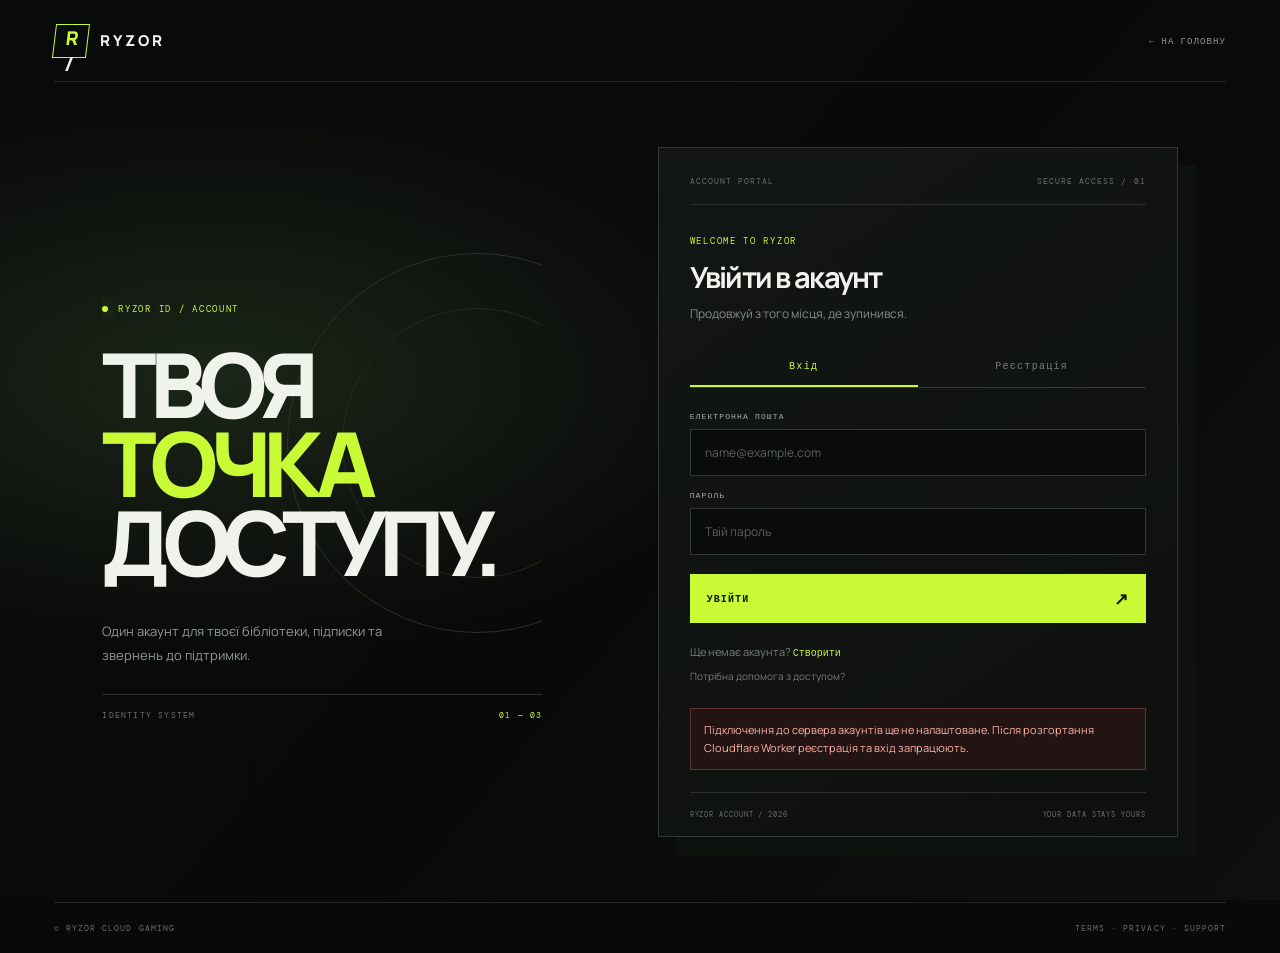
==== auth.html @ ffdfe988 "Add files via upload" ====
<!doctype html>
<html lang="uk">
<head>
  <meta charset="utf-8">
  <meta name="viewport" content="width=device-width, initial-scale=1">
  <meta name="theme-color" content="#080909">
  <meta name="referrer" content="no-referrer">
  <meta name="description" content="Створення акаунта та вхід у RYZOR Cloud Gaming.">
  <title>Акаунт — RYZOR</title>
  <link rel="stylesheet" href="auth.css">
  <script src="https://accounts.google.com/gsi/client" async defer></script>
  <script src="config.js" defer></script>
  <script src="auth.js" defer></script>
</head>
<body>
  <main class="auth-shell">
    <header class="auth-top">
      <a class="brand" href="index.html"><span class="brand-mark">R<span>/</span></span><span>RYZOR</span></a>
      <a class="back-link" href="index.html">← НА ГОЛОВНУ</a>
    </header>

    <section class="auth-layout">
      <aside class="auth-aside">
        <div class="eyebrow"><i></i> RYZOR ID / ACCOUNT</div>
        <h1>ТВОЯ<br><span>ТОЧКА</span><br>ДОСТУПУ.</h1>
        <p>Один акаунт для твоєї бібліотеки, підписки та звернень до підтримки.</p>
        <div class="aside-foot"><span>IDENTITY SYSTEM</span><b>01 — 03</b></div>
        <div class="orbit orbit-one"></div><div class="orbit orbit-two"></div>
      </aside>

      <section class="auth-card" aria-labelledby="authTitle">
        <div class="card-topline"><span>ACCOUNT PORTAL</span><span>SECURE ACCESS / 01</span></div>
        <div id="authMain">
          <div class="auth-heading">
            <div class="eyebrow">WELCOME TO RYZOR</div>
            <h2 id="authTitle">Увійти в акаунт</h2>
            <p id="authSubtitle">Продовжуй з того місця, де зупинився.</p>
          </div>

          <div class="mode-switch" role="tablist" aria-label="Тип доступу">
            <button class="mode-tab is-active" type="button" data-mode="login" role="tab" aria-selected="true">Вхід</button>
            <button class="mode-tab" type="button" data-mode="register" role="tab" aria-selected="false">Реєстрація</button>
          </div>

          <section class="auth-mode" id="loginPanel">
            <form id="loginForm" class="auth-form">
              <label class="field"><span>ЕЛЕКТРОННА ПОШТА</span><input name="email" type="email" autocomplete="email" placeholder="name@example.com" maxlength="254" required></label>
              <label class="field"><span>ПАРОЛЬ</span><input name="password" type="password" autocomplete="current-password" placeholder="Твій пароль" minlength="10" maxlength="128" required></label>
              <button class="submit-button" type="submit">УВІЙТИ <span>↗</span></button>
            </form>
            <p class="switch-note">Ще немає акаунта? <button type="button" class="inline-action" data-switch="register">Створити</button><br><a class="forgot-link" href="index.html#support">Потрібна допомога з доступом?</a></p>
          </section>

          <section class="auth-mode" id="registerPanel" hidden>
            <div id="googleStep">
              <div class="step-line"><span>01</span><div><b>Підтверди Google-акаунт</b><small>Це обов’язковий перший крок реєстрації.</small></div></div>
              <div id="googleButton" class="google-button-wrap"></div>
              <p class="fineprint">Google передає RYZOR підтверджений email та ідентифікатор акаунта. Пароль Google ми не отримуємо.</p>
            </div>
            <form id="registerForm" class="auth-form" hidden>
              <div class="verified-email"><span class="verified-dot">✓</span><div><small>GOOGLE ПІДТВЕРДЖЕНО</small><b id="verifiedEmail">—</b></div><button type="button" id="changeGoogle" class="change-link">ЗМІНИТИ</button></div>
              <div class="step-line"><span>02</span><div><b>Заповни профіль</b><small>Вкажи ім’я та створи пароль для входу.</small></div></div>
              <label class="field"><span>ПОВНЕ ІМ’Я</span><input name="fullName" type="text" autocomplete="name" placeholder="Ім’я та прізвище" minlength="2" maxlength="100" required></label>
              <label class="field"><span>ПРИДУМАЙ ПАРОЛЬ</span><input name="password" type="password" autocomplete="new-password" placeholder="Мінімум 10 символів" minlength="10" maxlength="128" required></label>
              <label class="field"><span>ПОВТОРИ ПАРОЛЬ</span><input name="passwordConfirm" type="password" autocomplete="new-password" placeholder="Введи пароль ще раз" minlength="10" maxlength="128" required></label>
              <div class="password-rule">Не використовуй пароль від Google, пошти чи інших сервісів.</div>
              <button class="submit-button" type="submit">СТВОРИТИ АКАУНТ <span>↗</span></button>
            </form>
            <p class="switch-note">Вже маєш акаунт? <button type="button" class="inline-action" data-switch="login">Увійти</button></p>
          </section>
        </div>

        <section id="accountPanel" class="account-panel" hidden>
          <div class="account-avatar" id="accountAvatar">R</div>
          <div class="eyebrow">SIGNED IN</div>
          <h2 id="accountName">Твій акаунт</h2>
          <p id="accountEmail" class="account-email"></p>
          <div class="account-meta"><span>СТАТУС</span><b>АКТИВНИЙ ПРОФІЛЬ</b></div>
          <a href="index.html" class="submit-button account-home">ПЕРЕЙТИ НА ГОЛОВНУ <span>↗</span></a>
          <button type="button" class="logout-button" id="logoutButton">ВИЙТИ З АКАУНТА</button>
        </section>

        <div class="auth-status" id="authStatus" role="status" aria-live="polite" hidden></div>
        <div class="card-bottomline"><span>RYZOR ACCOUNT / 2026</span><span>YOUR DATA STAYS YOURS</span></div>
      </section>
    </section>
    <footer class="auth-footer"><span>© RYZOR CLOUD GAMING</span><span>TERMS · PRIVACY · SUPPORT</span></footer>
  </main>
</body>
</html>
---- auth.css ----
@import url('https://fonts.googleapis.com/css2?family=DM+Mono:wght@400;500&family=Manrope:wght@400;500;600;700;800&display=swap');
:root{color-scheme:dark;--bg:#080909;--panel:#101312;--line:#29302b;--text:#f0f2ec;--muted:#89928b;--acid:#c8fa35;--red:#ff786b;--mono:'DM Mono',ui-monospace,monospace;--sans:'Manrope',Inter,Arial,sans-serif}
*{box-sizing:border-box}html,body{min-height:100%;margin:0}body{background:var(--bg);color:var(--text);font:14px var(--sans);-webkit-font-smoothing:antialiased}body:before{content:"";position:fixed;inset:0;pointer-events:none;background:radial-gradient(ellipse at 17% 42%,#1b2518 0,transparent 37%),linear-gradient(130deg,#090b0a,#080909 55%,#0d100d);z-index:-2}a{color:inherit;text-decoration:none}button,input{font:inherit}.auth-shell{max-width:1440px;min-height:100vh;margin:auto;padding:0 54px;display:flex;flex-direction:column}.auth-top{height:82px;display:flex;align-items:center;justify-content:space-between;border-bottom:1px solid #222824}.brand{display:flex;align-items:center;gap:12px;font-size:15px;font-weight:800;letter-spacing:.2em}.brand-mark{width:34px;height:34px;border:1px solid var(--acid);color:var(--acid);display:grid;place-items:center;font-size:19px;letter-spacing:-.12em;transform:skew(-7deg)}.brand-mark span{color:var(--text)}.back-link{font:9px var(--mono);letter-spacing:.12em;color:#929b93}.back-link:hover{color:var(--acid)}.auth-layout{display:grid;grid-template-columns:minmax(300px,.82fr) minmax(420px,520px);gap:clamp(45px,9vw,150px);align-items:center;justify-content:center;flex:1;padding:65px 0}.auth-aside{position:relative;overflow:hidden;min-height:485px;display:flex;flex-direction:column;justify-content:center;padding:25px 0}.eyebrow{font:9px var(--mono);letter-spacing:.19em;color:var(--acid);display:flex;align-items:center;gap:10px}.eyebrow i{width:6px;height:6px;border-radius:50%;background:var(--acid);box-shadow:0 0 14px #c8fa3580}.auth-aside h1{font-size:clamp(57px,7vw,100px);line-height:.88;letter-spacing:-.085em;margin:30px 0 24px;font-weight:800;position:relative;z-index:1}.auth-aside h1 span{color:var(--acid)}.auth-aside>p{max-width:330px;color:#909a92;line-height:1.85;font-size:13px;position:relative;z-index:1}.aside-foot{position:absolute;bottom:14px;left:0;right:0;display:flex;justify-content:space-between;color:#69736a;font:8px var(--mono);letter-spacing:.15em;border-top:1px solid #273029;padding-top:15px}.aside-foot b{color:var(--acid);font-weight:400}.orbit{position:absolute;border:1px solid #293326;border-radius:50%;pointer-events:none}.orbit-one{width:380px;height:380px;right:-125px;top:4px}.orbit-two{width:270px;height:270px;right:-70px;top:59px;border-color:#202b1e}.auth-card{background:linear-gradient(145deg,#121614,#0d100f);border:1px solid #303831;box-shadow:18px 18px 0 #0e120e;padding:28px 31px 0;max-width:520px;width:100%;justify-self:center}.card-topline,.card-bottomline{display:flex;justify-content:space-between;gap:10px;color:#657067;font:8px var(--mono);letter-spacing:.13em}.card-topline{padding-bottom:18px;border-bottom:1px solid #29302b}.auth-heading{padding:30px 0 22px}.auth-heading h2,.account-panel h2{font-size:29px;letter-spacing:-.06em;margin:10px 0 7px}.auth-heading p,.account-panel>p{font-size:12px;color:#849087;margin:0;line-height:1.7}.mode-switch{display:grid;grid-template-columns:1fr 1fr;border-bottom:1px solid #303832;margin-bottom:23px}.mode-tab{padding:13px;background:transparent;border:0;border-bottom:2px solid transparent;color:#748077;font:10px var(--mono);letter-spacing:.13em}.mode-tab.is-active{border-color:var(--acid);color:var(--acid)}.auth-form{display:grid;gap:14px}.field{display:grid;gap:8px}.field>span{font:8px var(--mono);letter-spacing:.14em;color:#a6afa7}.field input{width:100%;background:#090c0a;border:1px solid #303931;padding:14px 14px;color:var(--text);outline:none;font-size:12px;transition:border .2s}.field input:focus{border-color:var(--acid)}.field input::placeholder{color:#59635b}.submit-button{border:0;background:var(--acid);color:#11150b;min-height:49px;padding:0 17px;display:flex;align-items:center;justify-content:space-between;font:800 10px var(--mono);letter-spacing:.11em;cursor:pointer;margin-top:5px;transition:background .2s,transform .2s}.submit-button:hover{background:#d8ff70;transform:translateY(-1px)}.submit-button:disabled{opacity:.55;cursor:wait;transform:none}.submit-button span{font-size:17px}.switch-note{margin:21px 0 25px;color:#778179;font-size:11px}.inline-action,.change-link{background:none;border:0;padding:0;color:var(--acid);font:10px var(--mono);cursor:pointer}.step-line{display:flex;gap:13px;align-items:flex-start;margin:3px 0 19px}.step-line>span{width:27px;height:27px;display:grid;place-items:center;border:1px solid #4a5b3c;color:var(--acid);font:10px var(--mono);flex:none}.step-line b,.step-line small{display:block}.step-line b{font-size:12px;margin:1px 0 5px}.step-line small{font-size:10px;color:#778179;line-height:1.5}.google-button-wrap{min-height:43px;display:flex;justify-content:center;align-items:center;background:#f4f4f4;border-radius:4px;padding:4px}.google-button-wrap>div{max-width:100%}.fineprint,.password-rule{font-size:10px;line-height:1.7;color:#69746c;margin:15px 0 24px}.verified-email{display:flex;align-items:center;gap:10px;border:1px solid #354332;background:#101710;padding:11px;margin-bottom:22px}.verified-dot{width:23px;height:23px;background:#26391d;color:var(--acid);display:grid;place-items:center;border-radius:50%;font-size:12px}.verified-email>div{display:grid;gap:4px;min-width:0;flex:1}.verified-email small{font:8px var(--mono);color:var(--acid);letter-spacing:.12em}.verified-email b{font-size:11px;overflow-wrap:anywhere}.change-link{font-size:8px}.password-rule{margin:-2px 0 0}.auth-status{padding:12px 13px;margin:16px 0 22px;background:#182019;border:1px solid #405238;color:#b9d59b;font-size:11px;line-height:1.6}.auth-status.is-error{background:#211412;border-color:#61332e;color:#ffb0a7}.card-bottomline{border-top:1px solid #29302b;padding:17px 0;margin-top:22px;font-size:7px}.account-panel{padding:32px 0 4px;text-align:center}.account-avatar{width:58px;height:58px;display:grid;place-items:center;border:1px solid var(--acid);color:var(--acid);font-weight:800;font-size:22px;margin:0 auto 22px}.account-panel .eyebrow{justify-content:center}.account-panel h2{margin-top:12px}.account-email{overflow-wrap:anywhere}.account-meta{display:flex;justify-content:space-between;border-top:1px solid #2d352e;border-bottom:1px solid #2d352e;padding:14px 0;margin:25px 0;color:#758076;font:8px var(--mono);letter-spacing:.1em}.account-meta b{color:var(--acid);font-weight:400}.account-home{margin-top:0}.logout-button{border:0;background:none;color:#849087;font:9px var(--mono);letter-spacing:.12em;margin-top:19px;cursor:pointer}.logout-button:hover{color:var(--red)}.auth-footer{display:flex;justify-content:space-between;border-top:1px solid #222824;padding:20px 0;color:#657067;font:8px var(--mono);letter-spacing:.13em}
[hidden]{display:none!important}
@media(max-width:850px){.auth-shell{padding:0 26px}.auth-layout{grid-template-columns:1fr;gap:28px;padding:32px 0 48px}.auth-aside{min-height:auto;padding:20px 0 35px}.auth-aside h1{font-size:58px;margin:22px 0 14px}.auth-aside>p{margin:0;max-width:420px}.aside-foot,.orbit{display:none}.auth-card{max-width:560px;justify-self:stretch}.auth-footer{margin-top:auto}}
@media(max-width:520px){.auth-shell{padding:0 16px}.auth-top{height:67px}.brand{font-size:13px}.brand-mark{width:30px;height:30px}.back-link{font-size:8px}.auth-layout{padding:20px 0 35px}.auth-aside{padding:12px 0 20px}.auth-aside h1{font-size:49px;margin:17px 0 12px}.auth-aside>p{font-size:11px}.auth-card{padding:21px 18px 0;box-shadow:8px 8px 0 #0e120e}.auth-heading{padding:23px 0 17px}.auth-heading h2{font-size:25px}.card-topline,.card-bottomline{font-size:7px}.auth-footer{font-size:7px}.switch-note{font-size:10px}}

.forgot-link{display:inline-block;margin-top:10px;color:#737e75;font-size:10px}.forgot-link:hover{color:var(--acid)}
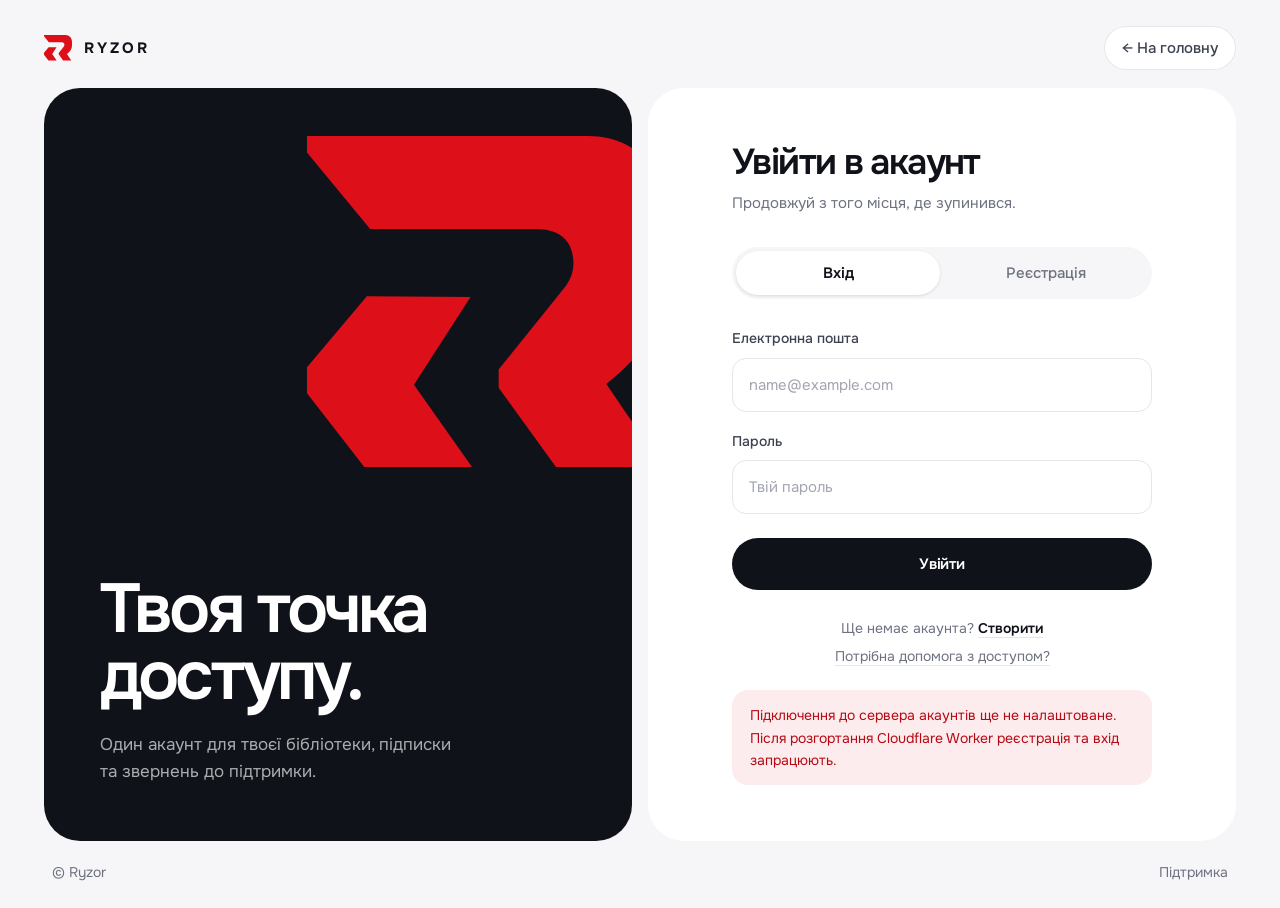
==== commit 446709d2: "Add files via upload" ====
--- a/auth.html
+++ b/auth.html
@@ -3,10 +3,14 @@
 <head>
   <meta charset="utf-8">
   <meta name="viewport" content="width=device-width, initial-scale=1">
-  <meta name="theme-color" content="#080909">
+  <meta name="theme-color" content="#f6f6f8">
   <meta name="referrer" content="no-referrer">
   <meta name="description" content="Створення акаунта та вхід у RYZOR Cloud Gaming.">
   <title>Акаунт — RYZOR</title>
+  <link rel="icon" href="assets/favicon.svg" type="image/svg+xml">
+  <link rel="icon" href="assets/favicon-32.png" sizes="32x32" type="image/png">
+  <link rel="apple-touch-icon" href="assets/apple-touch-icon.png">
+  <link rel="stylesheet" href="base.css">
   <link rel="stylesheet" href="auth.css">
   <script src="https://accounts.google.com/gsi/client" async defer></script>
   <script src="config.js" defer></script>
@@ -15,14 +19,14 @@
 <body>
   <main class="auth-shell">
     <header class="auth-top">
-      <a class="brand" href="index.html"><span class="brand-mark">R<span>/</span></span><span>RYZOR</span></a>
-      <a class="back-link" href="index.html">← НА ГОЛОВНУ</a>
+      <a class="brand" href="index.html"><svg class="logo-mark" viewBox="0 0 100 91" aria-hidden="true"><path d="M16.4 43.9 0 63.4v7.1l15.7 20.2h29.5L29.3 68.2l15.5-24.1z"/><path d="M0 0h77c14 0 23 11 23 25v13c0 11-7 21-18 30l15.5 22.7H68.2L52.5 69v-5L71 41c2-3 2.5-6 1.5-9.5-.8-3-3.5-6-9.5-6H17.3L0 4.5z"/></svg><span>RYZOR</span></a>
+      <a class="back-link" href="index.html">← На головну</a>
     </header>
 
     <section class="auth-layout">
       <aside class="auth-aside">
         <div class="eyebrow"><i></i> RYZOR ID / ACCOUNT</div>
-        <h1>ТВОЯ<br><span>ТОЧКА</span><br>ДОСТУПУ.</h1>
+        <h1>Твоя точка<br>доступу.</h1>
         <p>Один акаунт для твоєї бібліотеки, підписки та звернень до підтримки.</p>
         <div class="aside-foot"><span>IDENTITY SYSTEM</span><b>01 — 03</b></div>
         <div class="orbit orbit-one"></div><div class="orbit orbit-two"></div>
@@ -44,27 +48,27 @@
 
           <section class="auth-mode" id="loginPanel">
             <form id="loginForm" class="auth-form">
-              <label class="field"><span>ЕЛЕКТРОННА ПОШТА</span><input name="email" type="email" autocomplete="email" placeholder="name@example.com" maxlength="254" required></label>
-              <label class="field"><span>ПАРОЛЬ</span><input name="password" type="password" autocomplete="current-password" placeholder="Твій пароль" minlength="10" maxlength="128" required></label>
-              <button class="submit-button" type="submit">УВІЙТИ <span>↗</span></button>
+              <label class="field"><span>Електронна пошта</span><input name="email" type="email" autocomplete="email" placeholder="name@example.com" maxlength="254" required></label>
+              <label class="field"><span>Пароль</span><input name="password" type="password" autocomplete="current-password" placeholder="Твій пароль" minlength="10" maxlength="128" required></label>
+              <button class="submit-button" type="submit">Увійти</button>
             </form>
             <p class="switch-note">Ще немає акаунта? <button type="button" class="inline-action" data-switch="register">Створити</button><br><a class="forgot-link" href="index.html#support">Потрібна допомога з доступом?</a></p>
           </section>
 
           <section class="auth-mode" id="registerPanel" hidden>
             <div id="googleStep">
-              <div class="step-line"><span>01</span><div><b>Підтверди Google-акаунт</b><small>Це обов’язковий перший крок реєстрації.</small></div></div>
+              <div class="step-line"><span>1</span><div><b>Підтверди Google-акаунт</b><small>Це обов’язковий перший крок реєстрації.</small></div></div>
               <div id="googleButton" class="google-button-wrap"></div>
               <p class="fineprint">Google передає RYZOR підтверджений email та ідентифікатор акаунта. Пароль Google ми не отримуємо.</p>
             </div>
             <form id="registerForm" class="auth-form" hidden>
-              <div class="verified-email"><span class="verified-dot">✓</span><div><small>GOOGLE ПІДТВЕРДЖЕНО</small><b id="verifiedEmail">—</b></div><button type="button" id="changeGoogle" class="change-link">ЗМІНИТИ</button></div>
-              <div class="step-line"><span>02</span><div><b>Заповни профіль</b><small>Вкажи ім’я та створи пароль для входу.</small></div></div>
-              <label class="field"><span>ПОВНЕ ІМ’Я</span><input name="fullName" type="text" autocomplete="name" placeholder="Ім’я та прізвище" minlength="2" maxlength="100" required></label>
-              <label class="field"><span>ПРИДУМАЙ ПАРОЛЬ</span><input name="password" type="password" autocomplete="new-password" placeholder="Мінімум 10 символів" minlength="10" maxlength="128" required></label>
-              <label class="field"><span>ПОВТОРИ ПАРОЛЬ</span><input name="passwordConfirm" type="password" autocomplete="new-password" placeholder="Введи пароль ще раз" minlength="10" maxlength="128" required></label>
+              <div class="verified-email"><span class="verified-dot">✓</span><div><small>Google підтверджено</small><b id="verifiedEmail">—</b></div><button type="button" id="changeGoogle" class="change-link">Змінити</button></div>
+              <div class="step-line"><span>2</span><div><b>Заповни профіль</b><small>Вкажи ім’я та створи пароль для входу.</small></div></div>
+              <label class="field"><span>Повне ім’я</span><input name="fullName" type="text" autocomplete="name" placeholder="Ім’я та прізвище" minlength="2" maxlength="100" required></label>
+              <label class="field"><span>Придумай пароль</span><input name="password" type="password" autocomplete="new-password" placeholder="Мінімум 10 символів" minlength="10" maxlength="128" required></label>
+              <label class="field"><span>Повтори пароль</span><input name="passwordConfirm" type="password" autocomplete="new-password" placeholder="Введи пароль ще раз" minlength="10" maxlength="128" required></label>
               <div class="password-rule">Не використовуй пароль від Google, пошти чи інших сервісів.</div>
-              <button class="submit-button" type="submit">СТВОРИТИ АКАУНТ <span>↗</span></button>
+              <button class="submit-button" type="submit">Створити акаунт</button>
             </form>
             <p class="switch-note">Вже маєш акаунт? <button type="button" class="inline-action" data-switch="login">Увійти</button></p>
           </section>
@@ -75,16 +79,16 @@
           <div class="eyebrow">SIGNED IN</div>
           <h2 id="accountName">Твій акаунт</h2>
           <p id="accountEmail" class="account-email"></p>
-          <div class="account-meta"><span>СТАТУС</span><b>АКТИВНИЙ ПРОФІЛЬ</b></div>
-          <a href="index.html" class="submit-button account-home">ПЕРЕЙТИ НА ГОЛОВНУ <span>↗</span></a>
-          <button type="button" class="logout-button" id="logoutButton">ВИЙТИ З АКАУНТА</button>
+          <div class="account-meta"><span>Статус акаунта</span><b>Активний профіль</b></div><div class="account-subscription" id="accountSubscription"><span>Підписка</span><strong>Ще не оформлена</strong><small>Після підтвердження оплати статус оновиться тут.</small></div>
+          <a href="index.html" class="submit-button account-home">На головну</a>
+          <button type="button" class="logout-button" id="logoutButton">Вийти з акаунта</button>
         </section>
 
         <div class="auth-status" id="authStatus" role="status" aria-live="polite" hidden></div>
         <div class="card-bottomline"><span>RYZOR ACCOUNT / 2026</span><span>YOUR DATA STAYS YOURS</span></div>
       </section>
     </section>
-    <footer class="auth-footer"><span>© RYZOR CLOUD GAMING</span><span>TERMS · PRIVACY · SUPPORT</span></footer>
+    <footer class="auth-footer"><span>© Ryzor</span><a href="index.html#support">Підтримка</a></footer>
   </main>
 </body>
 </html>
--- a/base.css
+++ b/base.css
@@ -0,0 +1,19 @@
+@import url('https://fonts.googleapis.com/css2?family=Onest:wght@400;500;600;700&display=swap');
+:root{--bg:#f6f6f8;--card:#fff;--ink:#10121a;--ink2:#3d4150;--mute:#6e7280;--line:#e5e6eb;--red:#dd0f19;--red2:#b60a13;--sans:'Onest',system-ui,-apple-system,'Segoe UI',Roboto,Arial,sans-serif;--ease:cubic-bezier(.2,.7,.2,1)}
+*{box-sizing:border-box}html{scroll-behavior:smooth;scroll-padding-top:96px}
+body{margin:0;background:var(--bg);color:var(--ink);font:400 15px/1.6 var(--sans);-webkit-font-smoothing:antialiased;text-rendering:optimizeLegibility}
+body.modal-open{overflow:hidden}a{color:inherit;text-decoration:none}button,input,select,textarea{font:inherit;color:inherit}button{cursor:pointer}[hidden]{display:none!important}
+h1,h2,h3{margin:0;font-weight:600;letter-spacing:-.04em;line-height:1.04}p{margin:0}
+:focus-visible{outline:2px solid var(--red);outline-offset:3px;border-radius:8px}
+.wordmark,.brand,.payment-brand{display:inline-flex;align-items:center;gap:12px;font-weight:700;font-size:15px;letter-spacing:.2em}
+.logo-mark{width:30px;height:auto;fill:var(--red);flex:none;display:block}
+.btn,.submit-button,.checkout-primary{display:inline-flex;align-items:center;justify-content:center;gap:10px;height:52px;padding:0 26px;border:0;border-radius:999px;background:var(--ink);color:#fff;font-weight:600;font-size:15px;letter-spacing:-.01em;transition:background .25s var(--ease),transform .25s var(--ease),box-shadow .25s}
+.btn:hover,.submit-button:hover,.checkout-primary:hover{background:var(--red);transform:translateY(-1px)}
+.btn:disabled,.submit-button:disabled,.checkout-primary:disabled{opacity:.45;pointer-events:none}
+.btn-quiet{background:#fff;color:var(--ink);box-shadow:inset 0 0 0 1px var(--line)}.btn-quiet:hover{background:#fff;color:var(--red);box-shadow:inset 0 0 0 1px var(--red)}
+.btn span,.submit-button span{display:none}
+input,select,textarea{width:100%;border:1px solid var(--line);background:#fff;border-radius:14px;padding:14px 16px;outline:0;font-size:15px;transition:border-color .2s,box-shadow .2s}
+input::placeholder,textarea::placeholder{color:#a3a6b1}
+input:focus,select:focus,textarea:focus{border-color:var(--ink);box-shadow:0 0 0 4px rgba(221,15,25,.09)}
+select{appearance:none;background:#fff url("data:image/svg+xml,%3Csvg xmlns='http://www.w3.org/2000/svg' viewBox='0 0 12 8' fill='none' stroke='%236e7280' stroke-width='1.6'%3E%3Cpath d='m1 1.500 5 5 5-5'/%3E%3C/svg%3E") no-repeat right 16px center/12px;padding-right:40px}
+@media(prefers-reduced-motion:reduce){*,*::before,*::after{scroll-behavior:auto!important;transition:none!important;animation:none!important}}
--- a/auth.css
+++ b/auth.css
@@ -1,8 +1,30 @@
-@import url('https://fonts.googleapis.com/css2?family=DM+Mono:wght@400;500&family=Manrope:wght@400;500;600;700;800&display=swap');
-:root{color-scheme:dark;--bg:#080909;--panel:#101312;--line:#29302b;--text:#f0f2ec;--muted:#89928b;--acid:#c8fa35;--red:#ff786b;--mono:'DM Mono',ui-monospace,monospace;--sans:'Manrope',Inter,Arial,sans-serif}
-*{box-sizing:border-box}html,body{min-height:100%;margin:0}body{background:var(--bg);color:var(--text);font:14px var(--sans);-webkit-font-smoothing:antialiased}body:before{content:"";position:fixed;inset:0;pointer-events:none;background:radial-gradient(ellipse at 17% 42%,#1b2518 0,transparent 37%),linear-gradient(130deg,#090b0a,#080909 55%,#0d100d);z-index:-2}a{color:inherit;text-decoration:none}button,input{font:inherit}.auth-shell{max-width:1440px;min-height:100vh;margin:auto;padding:0 54px;display:flex;flex-direction:column}.auth-top{height:82px;display:flex;align-items:center;justify-content:space-between;border-bottom:1px solid #222824}.brand{display:flex;align-items:center;gap:12px;font-size:15px;font-weight:800;letter-spacing:.2em}.brand-mark{width:34px;height:34px;border:1px solid var(--acid);color:var(--acid);display:grid;place-items:center;font-size:19px;letter-spacing:-.12em;transform:skew(-7deg)}.brand-mark span{color:var(--text)}.back-link{font:9px var(--mono);letter-spacing:.12em;color:#929b93}.back-link:hover{color:var(--acid)}.auth-layout{display:grid;grid-template-columns:minmax(300px,.82fr) minmax(420px,520px);gap:clamp(45px,9vw,150px);align-items:center;justify-content:center;flex:1;padding:65px 0}.auth-aside{position:relative;overflow:hidden;min-height:485px;display:flex;flex-direction:column;justify-content:center;padding:25px 0}.eyebrow{font:9px var(--mono);letter-spacing:.19em;color:var(--acid);display:flex;align-items:center;gap:10px}.eyebrow i{width:6px;height:6px;border-radius:50%;background:var(--acid);box-shadow:0 0 14px #c8fa3580}.auth-aside h1{font-size:clamp(57px,7vw,100px);line-height:.88;letter-spacing:-.085em;margin:30px 0 24px;font-weight:800;position:relative;z-index:1}.auth-aside h1 span{color:var(--acid)}.auth-aside>p{max-width:330px;color:#909a92;line-height:1.85;font-size:13px;position:relative;z-index:1}.aside-foot{position:absolute;bottom:14px;left:0;right:0;display:flex;justify-content:space-between;color:#69736a;font:8px var(--mono);letter-spacing:.15em;border-top:1px solid #273029;padding-top:15px}.aside-foot b{color:var(--acid);font-weight:400}.orbit{position:absolute;border:1px solid #293326;border-radius:50%;pointer-events:none}.orbit-one{width:380px;height:380px;right:-125px;top:4px}.orbit-two{width:270px;height:270px;right:-70px;top:59px;border-color:#202b1e}.auth-card{background:linear-gradient(145deg,#121614,#0d100f);border:1px solid #303831;box-shadow:18px 18px 0 #0e120e;padding:28px 31px 0;max-width:520px;width:100%;justify-self:center}.card-topline,.card-bottomline{display:flex;justify-content:space-between;gap:10px;color:#657067;font:8px var(--mono);letter-spacing:.13em}.card-topline{padding-bottom:18px;border-bottom:1px solid #29302b}.auth-heading{padding:30px 0 22px}.auth-heading h2,.account-panel h2{font-size:29px;letter-spacing:-.06em;margin:10px 0 7px}.auth-heading p,.account-panel>p{font-size:12px;color:#849087;margin:0;line-height:1.7}.mode-switch{display:grid;grid-template-columns:1fr 1fr;border-bottom:1px solid #303832;margin-bottom:23px}.mode-tab{padding:13px;background:transparent;border:0;border-bottom:2px solid transparent;color:#748077;font:10px var(--mono);letter-spacing:.13em}.mode-tab.is-active{border-color:var(--acid);color:var(--acid)}.auth-form{display:grid;gap:14px}.field{display:grid;gap:8px}.field>span{font:8px var(--mono);letter-spacing:.14em;color:#a6afa7}.field input{width:100%;background:#090c0a;border:1px solid #303931;padding:14px 14px;color:var(--text);outline:none;font-size:12px;transition:border .2s}.field input:focus{border-color:var(--acid)}.field input::placeholder{color:#59635b}.submit-button{border:0;background:var(--acid);color:#11150b;min-height:49px;padding:0 17px;display:flex;align-items:center;justify-content:space-between;font:800 10px var(--mono);letter-spacing:.11em;cursor:pointer;margin-top:5px;transition:background .2s,transform .2s}.submit-button:hover{background:#d8ff70;transform:translateY(-1px)}.submit-button:disabled{opacity:.55;cursor:wait;transform:none}.submit-button span{font-size:17px}.switch-note{margin:21px 0 25px;color:#778179;font-size:11px}.inline-action,.change-link{background:none;border:0;padding:0;color:var(--acid);font:10px var(--mono);cursor:pointer}.step-line{display:flex;gap:13px;align-items:flex-start;margin:3px 0 19px}.step-line>span{width:27px;height:27px;display:grid;place-items:center;border:1px solid #4a5b3c;color:var(--acid);font:10px var(--mono);flex:none}.step-line b,.step-line small{display:block}.step-line b{font-size:12px;margin:1px 0 5px}.step-line small{font-size:10px;color:#778179;line-height:1.5}.google-button-wrap{min-height:43px;display:flex;justify-content:center;align-items:center;background:#f4f4f4;border-radius:4px;padding:4px}.google-button-wrap>div{max-width:100%}.fineprint,.password-rule{font-size:10px;line-height:1.7;color:#69746c;margin:15px 0 24px}.verified-email{display:flex;align-items:center;gap:10px;border:1px solid #354332;background:#101710;padding:11px;margin-bottom:22px}.verified-dot{width:23px;height:23px;background:#26391d;color:var(--acid);display:grid;place-items:center;border-radius:50%;font-size:12px}.verified-email>div{display:grid;gap:4px;min-width:0;flex:1}.verified-email small{font:8px var(--mono);color:var(--acid);letter-spacing:.12em}.verified-email b{font-size:11px;overflow-wrap:anywhere}.change-link{font-size:8px}.password-rule{margin:-2px 0 0}.auth-status{padding:12px 13px;margin:16px 0 22px;background:#182019;border:1px solid #405238;color:#b9d59b;font-size:11px;line-height:1.6}.auth-status.is-error{background:#211412;border-color:#61332e;color:#ffb0a7}.card-bottomline{border-top:1px solid #29302b;padding:17px 0;margin-top:22px;font-size:7px}.account-panel{padding:32px 0 4px;text-align:center}.account-avatar{width:58px;height:58px;display:grid;place-items:center;border:1px solid var(--acid);color:var(--acid);font-weight:800;font-size:22px;margin:0 auto 22px}.account-panel .eyebrow{justify-content:center}.account-panel h2{margin-top:12px}.account-email{overflow-wrap:anywhere}.account-meta{display:flex;justify-content:space-between;border-top:1px solid #2d352e;border-bottom:1px solid #2d352e;padding:14px 0;margin:25px 0;color:#758076;font:8px var(--mono);letter-spacing:.1em}.account-meta b{color:var(--acid);font-weight:400}.account-home{margin-top:0}.logout-button{border:0;background:none;color:#849087;font:9px var(--mono);letter-spacing:.12em;margin-top:19px;cursor:pointer}.logout-button:hover{color:var(--red)}.auth-footer{display:flex;justify-content:space-between;border-top:1px solid #222824;padding:20px 0;color:#657067;font:8px var(--mono);letter-spacing:.13em}
-[hidden]{display:none!important}
-@media(max-width:850px){.auth-shell{padding:0 26px}.auth-layout{grid-template-columns:1fr;gap:28px;padding:32px 0 48px}.auth-aside{min-height:auto;padding:20px 0 35px}.auth-aside h1{font-size:58px;margin:22px 0 14px}.auth-aside>p{margin:0;max-width:420px}.aside-foot,.orbit{display:none}.auth-card{max-width:560px;justify-self:stretch}.auth-footer{margin-top:auto}}
-@media(max-width:520px){.auth-shell{padding:0 16px}.auth-top{height:67px}.brand{font-size:13px}.brand-mark{width:30px;height:30px}.back-link{font-size:8px}.auth-layout{padding:20px 0 35px}.auth-aside{padding:12px 0 20px}.auth-aside h1{font-size:49px;margin:17px 0 12px}.auth-aside>p{font-size:11px}.auth-card{padding:21px 18px 0;box-shadow:8px 8px 0 #0e120e}.auth-heading{padding:23px 0 17px}.auth-heading h2{font-size:25px}.card-topline,.card-bottomline{font-size:7px}.auth-footer{font-size:7px}.switch-note{font-size:10px}}
+/* RYZOR — акаунт. Токени та кнопки: base.css */
+@keyframes rise{from{opacity:0;transform:translateY(16px)}to{opacity:1;transform:none}}
+.auth-shell{max-width:1240px;min-height:100vh;margin:0 auto;padding:20px 24px 24px;display:flex;flex-direction:column}
+.auth-top{display:flex;justify-content:space-between;align-items:center;height:56px;margin-bottom:12px}.brand .logo-mark{width:28px}
+.back-link{padding:10px 18px;border-radius:999px;background:#fff;box-shadow:inset 0 0 0 1px var(--line);font-weight:500;color:var(--ink2);transition:.2s}.back-link:hover{color:var(--red);box-shadow:inset 0 0 0 1px var(--red)}
+.auth-layout{flex:1;display:grid;grid-template-columns:1fr 1fr;gap:16px;min-height:640px}
+.auth-aside{position:relative;overflow:hidden;display:flex;flex-direction:column;justify-content:flex-end;padding:56px;border-radius:36px;background:var(--ink) url("assets/logo-mark.svg") right -40px top 48px/62% no-repeat;color:#fff;animation:rise .8s var(--ease) both}
+.auth-aside h1{font-size:clamp(44px,5.4vw,76px);letter-spacing:-.055em;line-height:.98;font-weight:600}.auth-aside p{margin-top:20px;max-width:360px;color:rgba(255,255,255,.65);font-size:17px}
+.auth-aside .eyebrow,.aside-foot,.orbit,.card-topline,.card-bottomline,.auth-heading .eyebrow,.account-panel .eyebrow{display:none}
+.auth-card{display:flex;flex-direction:column;justify-content:center;padding:56px 48px;border-radius:36px;background:#fff;animation:rise .8s .1s var(--ease) both}
+#authMain,.account-panel{width:100%;max-width:420px;margin:0 auto}
+.auth-heading h2{font-size:36px;letter-spacing:-.045em}.auth-heading p{margin-top:10px;color:var(--mute)}
+.mode-switch{display:grid;grid-template-columns:1fr 1fr;gap:4px;margin:32px 0 28px;padding:4px;border-radius:999px;background:var(--bg)}
+.mode-tab{height:44px;border:0;border-radius:999px;background:transparent;color:var(--mute);font-weight:500;transition:.25s var(--ease)}.mode-tab.is-active{background:#fff;color:var(--ink);font-weight:600;box-shadow:0 1px 3px rgba(16,18,26,.12)}
+.auth-form{display:grid;gap:18px}.field{display:block}.field span{display:block;margin-bottom:8px;font-size:14px;font-weight:500;color:var(--ink2)}
+.submit-button{width:100%;margin-top:6px}.submit-button.is-loading,.is-loading{opacity:.6;pointer-events:none;cursor:wait}
+.switch-note{margin-top:24px;text-align:center;color:var(--mute);font-size:14px;line-height:2}
+.inline-action,.change-link{border:0;background:none;padding:0;font-weight:600;color:var(--ink);text-decoration:underline;text-underline-offset:4px;text-decoration-color:var(--line)}.inline-action:hover,.change-link:hover,.forgot-link:hover{color:var(--red)}.forgot-link{text-decoration:underline;text-underline-offset:4px;text-decoration-color:var(--line)}
+.step-line{display:flex;gap:14px;align-items:flex-start;margin-bottom:18px}.step-line>span{flex:none;width:32px;height:32px;display:grid;place-items:center;border-radius:50%;background:var(--ink);color:#fff;font-size:13px;font-weight:600}.step-line b{display:block;font-weight:600}.step-line small{color:var(--mute);font-size:14px}
+.google-button-wrap{display:flex;justify-content:center;min-height:44px;margin:8px 0 16px}.fineprint{color:var(--mute);font-size:13px;text-align:center}
+.verified-email{display:flex;align-items:center;gap:14px;padding:14px 18px;border-radius:18px;background:var(--bg)}.verified-dot{flex:none;width:28px;height:28px;display:grid;place-items:center;border-radius:50%;background:var(--ink);color:#fff;font-size:13px}.verified-email div{flex:1;min-width:0}.verified-email small{display:block;color:var(--mute);font-size:12px}.verified-email b{display:block;font-weight:600;overflow:hidden;text-overflow:ellipsis}
+.password-rule{padding:12px 16px;border-radius:14px;background:var(--bg);color:var(--mute);font-size:13px}
+.account-panel{text-align:center}.account-avatar{width:88px;height:88px;margin:0 auto 24px;display:grid;place-items:center;border-radius:50%;background:var(--ink);color:#fff;font-size:34px;font-weight:600;box-shadow:0 0 0 6px var(--bg),0 0 0 7px var(--red)}.account-panel h2{font-size:32px}.account-email{margin-top:6px;color:var(--mute);overflow-wrap:anywhere}
+.account-meta{display:flex;justify-content:space-between;margin:28px 0 20px;padding:16px 20px;border-radius:16px;background:var(--bg);font-size:14px}.account-meta span{color:var(--mute)}.account-meta b{font-weight:600}.account-home{width:100%}
+.logout-button{margin-top:12px;width:100%;height:52px;border:0;border-radius:999px;background:transparent;box-shadow:inset 0 0 0 1px var(--line);font-weight:500;color:var(--ink2);transition:.2s}.logout-button:hover{color:var(--red);box-shadow:inset 0 0 0 1px var(--red)}
+.auth-status{max-width:420px;width:100%;margin:20px auto 0;padding:14px 18px;border-radius:16px;background:var(--bg);font-size:14px}.auth-status.is-error{background:#fdecee;color:var(--red2)}
+.auth-footer{display:flex;justify-content:space-between;padding:20px 8px 0;color:var(--mute);font-size:14px}
+@media(max-width:900px){.auth-layout{grid-template-columns:1fr;min-height:0}.auth-aside{min-height:300px;padding:32px;background-size:60%;background-position:right -30px top 24px;order:-1}.auth-card{padding:36px 24px}.auth-footer{flex-direction:column;gap:6px}}
 
-.forgot-link{display:inline-block;margin-top:10px;color:#737e75;font-size:10px}.forgot-link:hover{color:var(--acid)}
+.account-subscription{display:grid;gap:4px;margin:20px 0;padding:18px 20px;border-radius:18px;background:var(--bg);text-align:left}.account-subscription>span{color:var(--mute);font-size:13px}.account-subscription strong{font-size:15px;font-weight:600}.account-subscription small{color:var(--mute);font-size:13px}
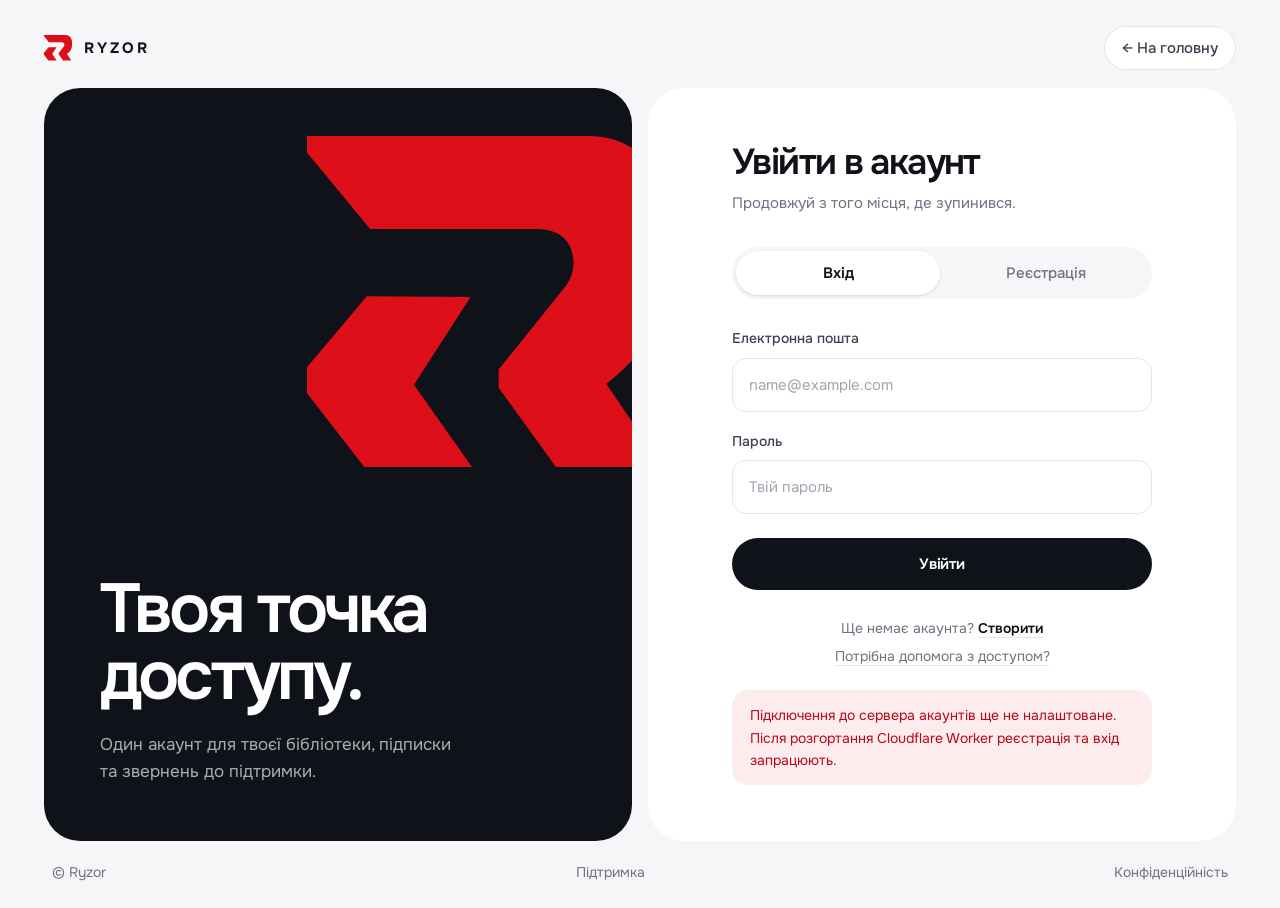
==== commit 5962ad1d: "Add files via upload" ====
--- a/auth.html
+++ b/auth.html
@@ -68,6 +68,7 @@
               <label class="field"><span>Придумай пароль</span><input name="password" type="password" autocomplete="new-password" placeholder="Мінімум 10 символів" minlength="10" maxlength="128" required></label>
               <label class="field"><span>Повтори пароль</span><input name="passwordConfirm" type="password" autocomplete="new-password" placeholder="Введи пароль ще раз" minlength="10" maxlength="128" required></label>
               <div class="password-rule">Не використовуй пароль від Google, пошти чи інших сервісів.</div>
+              <label class="privacy-consent"><input type="checkbox" name="privacyConsent" required><span>Я ознайомився(-лася) з <a href="privacy.html" target="_blank" rel="noopener noreferrer">Політикою конфіденційності</a>.</span></label>
               <button class="submit-button" type="submit">Створити акаунт</button>
             </form>
             <p class="switch-note">Вже маєш акаунт? <button type="button" class="inline-action" data-switch="login">Увійти</button></p>
@@ -79,16 +80,20 @@
           <div class="eyebrow">SIGNED IN</div>
           <h2 id="accountName">Твій акаунт</h2>
           <p id="accountEmail" class="account-email"></p>
-          <div class="account-meta"><span>Статус акаунта</span><b>Активний профіль</b></div><div class="account-subscription" id="accountSubscription"><span>Підписка</span><strong>Ще не оформлена</strong><small>Після підтвердження оплати статус оновиться тут.</small></div>
+          <div class="account-meta"><span>Статус</span><b>Активний профіль</b></div>
+          <section class="account-subscription" aria-live="polite"><div class="account-section-head"><b>Підписка</b><button type="button" id="refreshAccount" class="inline-action">Оновити</button></div><p id="accountPlanName">Без активної підписки</p><small id="accountPlanMeta">Після підтвердження замовлення статус з’явиться тут.</small></section>
+          <section class="account-orders"><b>Останні замовлення</b><div id="accountOrders"><p class="account-muted">Замовлень поки немає.</p></div></section>
+          <button type="button" class="account-export-button" id="exportAccountButton">Завантажити мої дані</button>
           <a href="index.html" class="submit-button account-home">На головну</a>
           <button type="button" class="logout-button" id="logoutButton">Вийти з акаунта</button>
+          <button type="button" class="delete-account-button" id="deleteAccountButton">Видалити акаунт і дані</button>
         </section>
 
         <div class="auth-status" id="authStatus" role="status" aria-live="polite" hidden></div>
         <div class="card-bottomline"><span>RYZOR ACCOUNT / 2026</span><span>YOUR DATA STAYS YOURS</span></div>
       </section>
     </section>
-    <footer class="auth-footer"><span>© Ryzor</span><a href="index.html#support">Підтримка</a></footer>
+    <footer class="auth-footer"><span>© Ryzor</span><a href="index.html#support">Підтримка</a><a href="privacy.html">Конфіденційність</a></footer>
   </main>
 </body>
 </html>
--- a/auth.css
+++ b/auth.css
@@ -27,4 +27,4 @@
 .auth-footer{display:flex;justify-content:space-between;padding:20px 8px 0;color:var(--mute);font-size:14px}
 @media(max-width:900px){.auth-layout{grid-template-columns:1fr;min-height:0}.auth-aside{min-height:300px;padding:32px;background-size:60%;background-position:right -30px top 24px;order:-1}.auth-card{padding:36px 24px}.auth-footer{flex-direction:column;gap:6px}}
 
-.account-subscription{display:grid;gap:4px;margin:20px 0;padding:18px 20px;border-radius:18px;background:var(--bg);text-align:left}.account-subscription>span{color:var(--mute);font-size:13px}.account-subscription strong{font-size:15px;font-weight:600}.account-subscription small{color:var(--mute);font-size:13px}
+.account-export-button{width:100%;height:48px;margin:14px 0 10px;border:1px solid var(--line);border-radius:999px;background:#fff;color:var(--ink2);font-weight:600;transition:.2s}.account-export-button:hover{border-color:var(--ink);color:var(--red)}.account-export-button:disabled{opacity:.55;cursor:wait}
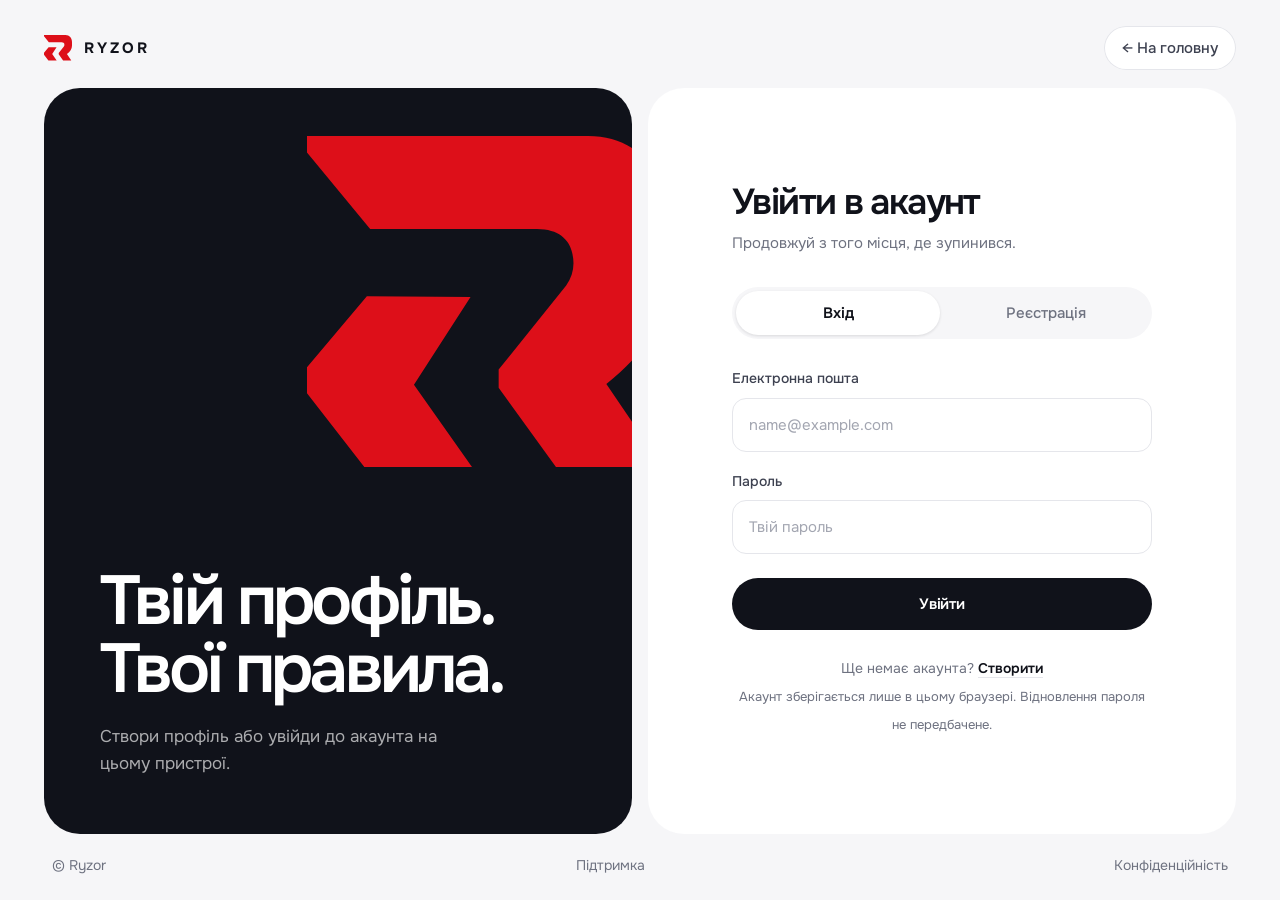
==== commit e9578ead: "Add files via upload" ====
--- a/auth.html
+++ b/auth.html
@@ -5,15 +5,13 @@
   <meta name="viewport" content="width=device-width, initial-scale=1">
   <meta name="theme-color" content="#f6f6f8">
   <meta name="referrer" content="no-referrer">
-  <meta name="description" content="Створення акаунта та вхід у RYZOR Cloud Gaming.">
+  <meta name="description" content="Локальна реєстрація та вхід у RYZOR.">
   <title>Акаунт — RYZOR</title>
   <link rel="icon" href="assets/favicon.svg" type="image/svg+xml">
   <link rel="icon" href="assets/favicon-32.png" sizes="32x32" type="image/png">
   <link rel="apple-touch-icon" href="assets/apple-touch-icon.png">
   <link rel="stylesheet" href="base.css">
   <link rel="stylesheet" href="auth.css">
-  <script src="https://accounts.google.com/gsi/client" async defer></script>
-  <script src="config.js" defer></script>
   <script src="auth.js" defer></script>
 </head>
 <body>
@@ -22,75 +20,62 @@
       <a class="brand" href="index.html"><svg class="logo-mark" viewBox="0 0 100 91" aria-hidden="true"><path d="M16.4 43.9 0 63.4v7.1l15.7 20.2h29.5L29.3 68.2l15.5-24.1z"/><path d="M0 0h77c14 0 23 11 23 25v13c0 11-7 21-18 30l15.5 22.7H68.2L52.5 69v-5L71 41c2-3 2.5-6 1.5-9.5-.8-3-3.5-6-9.5-6H17.3L0 4.5z"/></svg><span>RYZOR</span></a>
       <a class="back-link" href="index.html">← На головну</a>
     </header>
-
     <section class="auth-layout">
       <aside class="auth-aside">
-        <div class="eyebrow"><i></i> RYZOR ID / ACCOUNT</div>
-        <h1>Твоя точка<br>доступу.</h1>
-        <p>Один акаунт для твоєї бібліотеки, підписки та звернень до підтримки.</p>
-        <div class="aside-foot"><span>IDENTITY SYSTEM</span><b>01 — 03</b></div>
+        <div class="eyebrow"><i></i> RYZOR / ACCOUNT</div>
+        <h1>Твій профіль.<br>Твої правила.</h1>
+        <p>Створи профіль або увійди до акаунта на цьому пристрої.</p>
+        <div class="aside-foot"><span>LOCAL ACCOUNT</span><b>01 — 01</b></div>
         <div class="orbit orbit-one"></div><div class="orbit orbit-two"></div>
       </aside>
-
       <section class="auth-card" aria-labelledby="authTitle">
-        <div class="card-topline"><span>ACCOUNT PORTAL</span><span>SECURE ACCESS / 01</span></div>
+        <div class="card-topline"><span>ACCOUNT</span><span>LOCAL ACCESS</span></div>
         <div id="authMain">
           <div class="auth-heading">
             <div class="eyebrow">WELCOME TO RYZOR</div>
             <h2 id="authTitle">Увійти в акаунт</h2>
             <p id="authSubtitle">Продовжуй з того місця, де зупинився.</p>
           </div>
-
           <div class="mode-switch" role="tablist" aria-label="Тип доступу">
             <button class="mode-tab is-active" type="button" data-mode="login" role="tab" aria-selected="true">Вхід</button>
             <button class="mode-tab" type="button" data-mode="register" role="tab" aria-selected="false">Реєстрація</button>
           </div>
-
           <section class="auth-mode" id="loginPanel">
             <form id="loginForm" class="auth-form">
               <label class="field"><span>Електронна пошта</span><input name="email" type="email" autocomplete="email" placeholder="name@example.com" maxlength="254" required></label>
               <label class="field"><span>Пароль</span><input name="password" type="password" autocomplete="current-password" placeholder="Твій пароль" minlength="10" maxlength="128" required></label>
               <button class="submit-button" type="submit">Увійти</button>
             </form>
-            <p class="switch-note">Ще немає акаунта? <button type="button" class="inline-action" data-switch="register">Створити</button><br><a class="forgot-link" href="index.html#support">Потрібна допомога з доступом?</a></p>
+            <p class="switch-note">Ще немає акаунта? <button type="button" class="inline-action" data-switch="register">Створити</button><br><span class="fineprint">Акаунт зберігається лише в цьому браузері. Відновлення пароля не передбачене.</span></p>
           </section>
-
           <section class="auth-mode" id="registerPanel" hidden>
-            <div id="googleStep">
-              <div class="step-line"><span>1</span><div><b>Підтверди Google-акаунт</b><small>Це обов’язковий перший крок реєстрації.</small></div></div>
-              <div id="googleButton" class="google-button-wrap"></div>
-              <p class="fineprint">Google передає RYZOR підтверджений email та ідентифікатор акаунта. Пароль Google ми не отримуємо.</p>
-            </div>
-            <form id="registerForm" class="auth-form" hidden>
-              <div class="verified-email"><span class="verified-dot">✓</span><div><small>Google підтверджено</small><b id="verifiedEmail">—</b></div><button type="button" id="changeGoogle" class="change-link">Змінити</button></div>
-              <div class="step-line"><span>2</span><div><b>Заповни профіль</b><small>Вкажи ім’я та створи пароль для входу.</small></div></div>
-              <label class="field"><span>Повне ім’я</span><input name="fullName" type="text" autocomplete="name" placeholder="Ім’я та прізвище" minlength="2" maxlength="100" required></label>
+            <form id="registerForm" class="auth-form">
+              <label class="field"><span>Повне ім’я</span><input name="fullName" type="text" autocomplete="name" placeholder="Ім’я та прізвище" minlength="3" maxlength="100" required></label>
+              <label class="field"><span>Електронна пошта</span><input name="email" type="email" autocomplete="email" placeholder="name@example.com" maxlength="254" required></label>
               <label class="field"><span>Придумай пароль</span><input name="password" type="password" autocomplete="new-password" placeholder="Мінімум 10 символів" minlength="10" maxlength="128" required></label>
               <label class="field"><span>Повтори пароль</span><input name="passwordConfirm" type="password" autocomplete="new-password" placeholder="Введи пароль ще раз" minlength="10" maxlength="128" required></label>
-              <div class="password-rule">Не використовуй пароль від Google, пошти чи інших сервісів.</div>
+              <div class="password-rule">Не використовуй пароль від пошти чи інших сервісів.</div>
               <label class="privacy-consent"><input type="checkbox" name="privacyConsent" required><span>Я ознайомився(-лася) з <a href="privacy.html" target="_blank" rel="noopener noreferrer">Політикою конфіденційності</a>.</span></label>
               <button class="submit-button" type="submit">Створити акаунт</button>
             </form>
             <p class="switch-note">Вже маєш акаунт? <button type="button" class="inline-action" data-switch="login">Увійти</button></p>
           </section>
         </div>
-
         <section id="accountPanel" class="account-panel" hidden>
           <div class="account-avatar" id="accountAvatar">R</div>
-          <div class="eyebrow">SIGNED IN</div>
+          <div class="eyebrow">LOCAL PROFILE</div>
           <h2 id="accountName">Твій акаунт</h2>
           <p id="accountEmail" class="account-email"></p>
-          <div class="account-meta"><span>Статус</span><b>Активний профіль</b></div>
-          <section class="account-subscription" aria-live="polite"><div class="account-section-head"><b>Підписка</b><button type="button" id="refreshAccount" class="inline-action">Оновити</button></div><p id="accountPlanName">Без активної підписки</p><small id="accountPlanMeta">Після підтвердження замовлення статус з’явиться тут.</small></section>
-          <section class="account-orders"><b>Останні замовлення</b><div id="accountOrders"><p class="account-muted">Замовлень поки немає.</p></div></section>
+          <div class="account-meta"><span>Статус</span><b>Профіль на цьому пристрої</b></div>
+          <section class="account-subscription" aria-live="polite"><div class="account-section-head"><b>Підписка</b><button type="button" id="refreshAccount" class="inline-action">Оновити</button></div><p id="accountPlanName">Без активної підписки</p><small id="accountPlanMeta">Тут показуються лише локально збережені заявки.</small></section>
+          <section class="account-orders"><b>Останні заявки</b><div id="accountOrders"><p class="account-muted">Заявок поки немає.</p></div></section>
           <button type="button" class="account-export-button" id="exportAccountButton">Завантажити мої дані</button>
           <a href="index.html" class="submit-button account-home">На головну</a>
           <button type="button" class="logout-button" id="logoutButton">Вийти з акаунта</button>
           <button type="button" class="delete-account-button" id="deleteAccountButton">Видалити акаунт і дані</button>
         </section>
-
         <div class="auth-status" id="authStatus" role="status" aria-live="polite" hidden></div>
-        <div class="card-bottomline"><span>RYZOR ACCOUNT / 2026</span><span>YOUR DATA STAYS YOURS</span></div>
+        <div class="card-bottomline"><span>RYZOR ACCOUNT</span><span>THIS DEVICE ONLY</span></div>
       </section>
     </section>
     <footer class="auth-footer"><span>© Ryzor</span><a href="index.html#support">Підтримка</a><a href="privacy.html">Конфіденційність</a></footer>
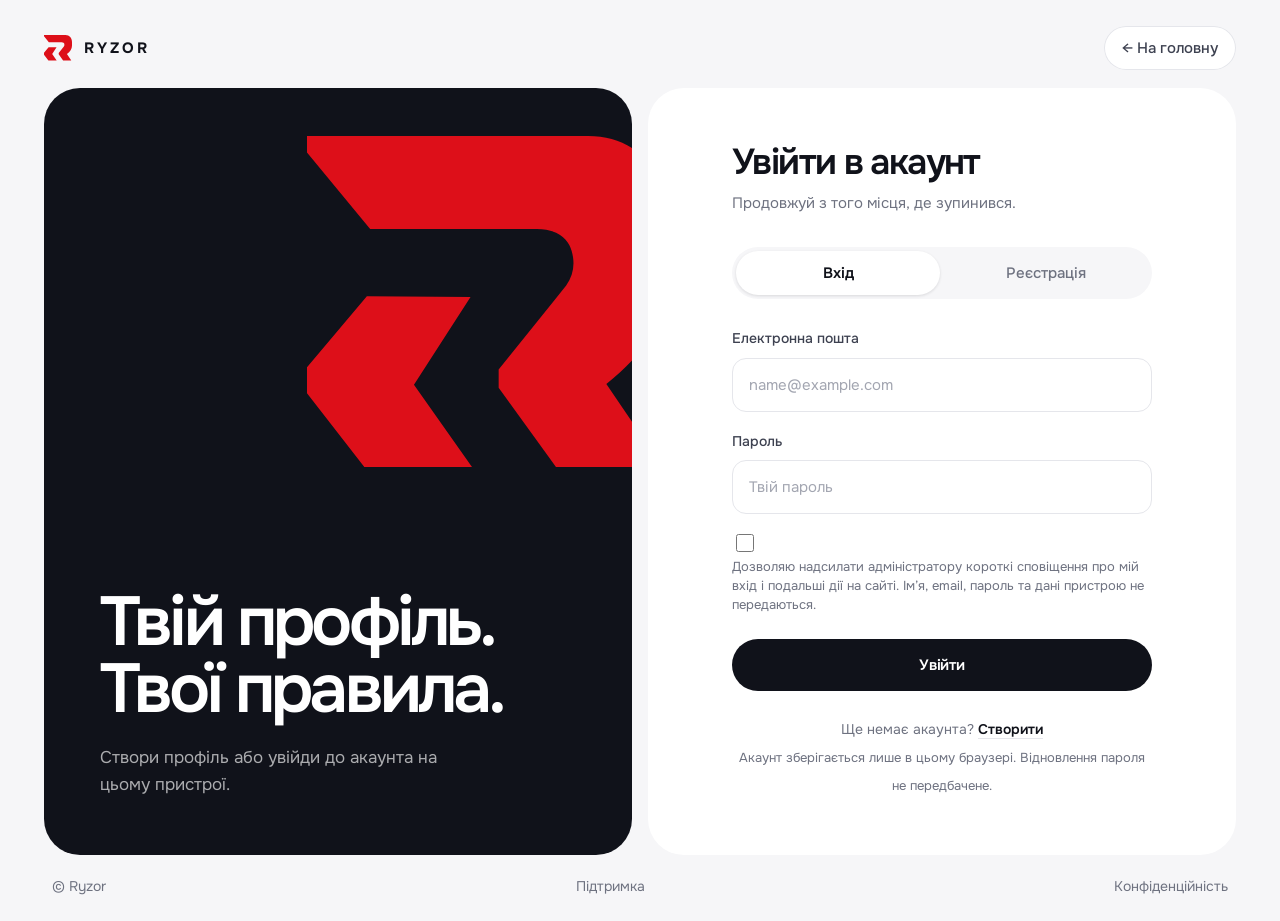
==== commit 17a734aa: "Add files via upload" ====
--- a/auth.html
+++ b/auth.html
@@ -12,6 +12,8 @@
   <link rel="apple-touch-icon" href="assets/apple-touch-icon.png">
   <link rel="stylesheet" href="base.css">
   <link rel="stylesheet" href="auth.css">
+  <script src="api-config.js" defer></script>
+  <script src="telegram.js" defer></script>
   <script src="auth.js" defer></script>
 </head>
 <body>
@@ -44,6 +46,7 @@
             <form id="loginForm" class="auth-form">
               <label class="field"><span>Електронна пошта</span><input name="email" type="email" autocomplete="email" placeholder="name@example.com" maxlength="254" required></label>
               <label class="field"><span>Пароль</span><input name="password" type="password" autocomplete="current-password" placeholder="Твій пароль" minlength="10" maxlength="128" required></label>
+              <label class="privacy-consent notify-consent"><input type="checkbox" name="telegramNotifyConsent"><span>Дозволяю надсилати адміністратору короткі сповіщення про мій вхід і подальші дії на сайті. Ім’я, email, пароль та дані пристрою не передаються.</span></label>
               <button class="submit-button" type="submit">Увійти</button>
             </form>
             <p class="switch-note">Ще немає акаунта? <button type="button" class="inline-action" data-switch="register">Створити</button><br><span class="fineprint">Акаунт зберігається лише в цьому браузері. Відновлення пароля не передбачене.</span></p>
@@ -56,6 +59,7 @@
               <label class="field"><span>Повтори пароль</span><input name="passwordConfirm" type="password" autocomplete="new-password" placeholder="Введи пароль ще раз" minlength="10" maxlength="128" required></label>
               <div class="password-rule">Не використовуй пароль від пошти чи інших сервісів.</div>
               <label class="privacy-consent"><input type="checkbox" name="privacyConsent" required><span>Я ознайомився(-лася) з <a href="privacy.html" target="_blank" rel="noopener noreferrer">Політикою конфіденційності</a>.</span></label>
+              <label class="privacy-consent notify-consent"><input type="checkbox" name="telegramNotifyConsent"><span>Дозволяю надсилати адміністратору короткі сповіщення про реєстрацію та подальші дії на сайті. Ім’я, email, пароль та дані пристрою не передаються.</span></label>
               <button class="submit-button" type="submit">Створити акаунт</button>
             </form>
             <p class="switch-note">Вже маєш акаунт? <button type="button" class="inline-action" data-switch="login">Увійти</button></p>
--- a/auth.css
+++ b/auth.css
@@ -28,3 +28,5 @@
 @media(max-width:900px){.auth-layout{grid-template-columns:1fr;min-height:0}.auth-aside{min-height:300px;padding:32px;background-size:60%;background-position:right -30px top 24px;order:-1}.auth-card{padding:36px 24px}.auth-footer{flex-direction:column;gap:6px}}
 
 .account-export-button{width:100%;height:48px;margin:14px 0 10px;border:1px solid var(--line);border-radius:999px;background:#fff;color:var(--ink2);font-weight:600;transition:.2s}.account-export-button:hover{border-color:var(--ink);color:var(--red)}.account-export-button:disabled{opacity:.55;cursor:wait}
+
+.notify-consent{margin-top:0;color:var(--mute);font-size:13px;line-height:1.45}.notify-consent input{flex:none;width:18px;height:18px;margin-top:2px;accent-color:var(--red)}.notify-consent span{display:block}
